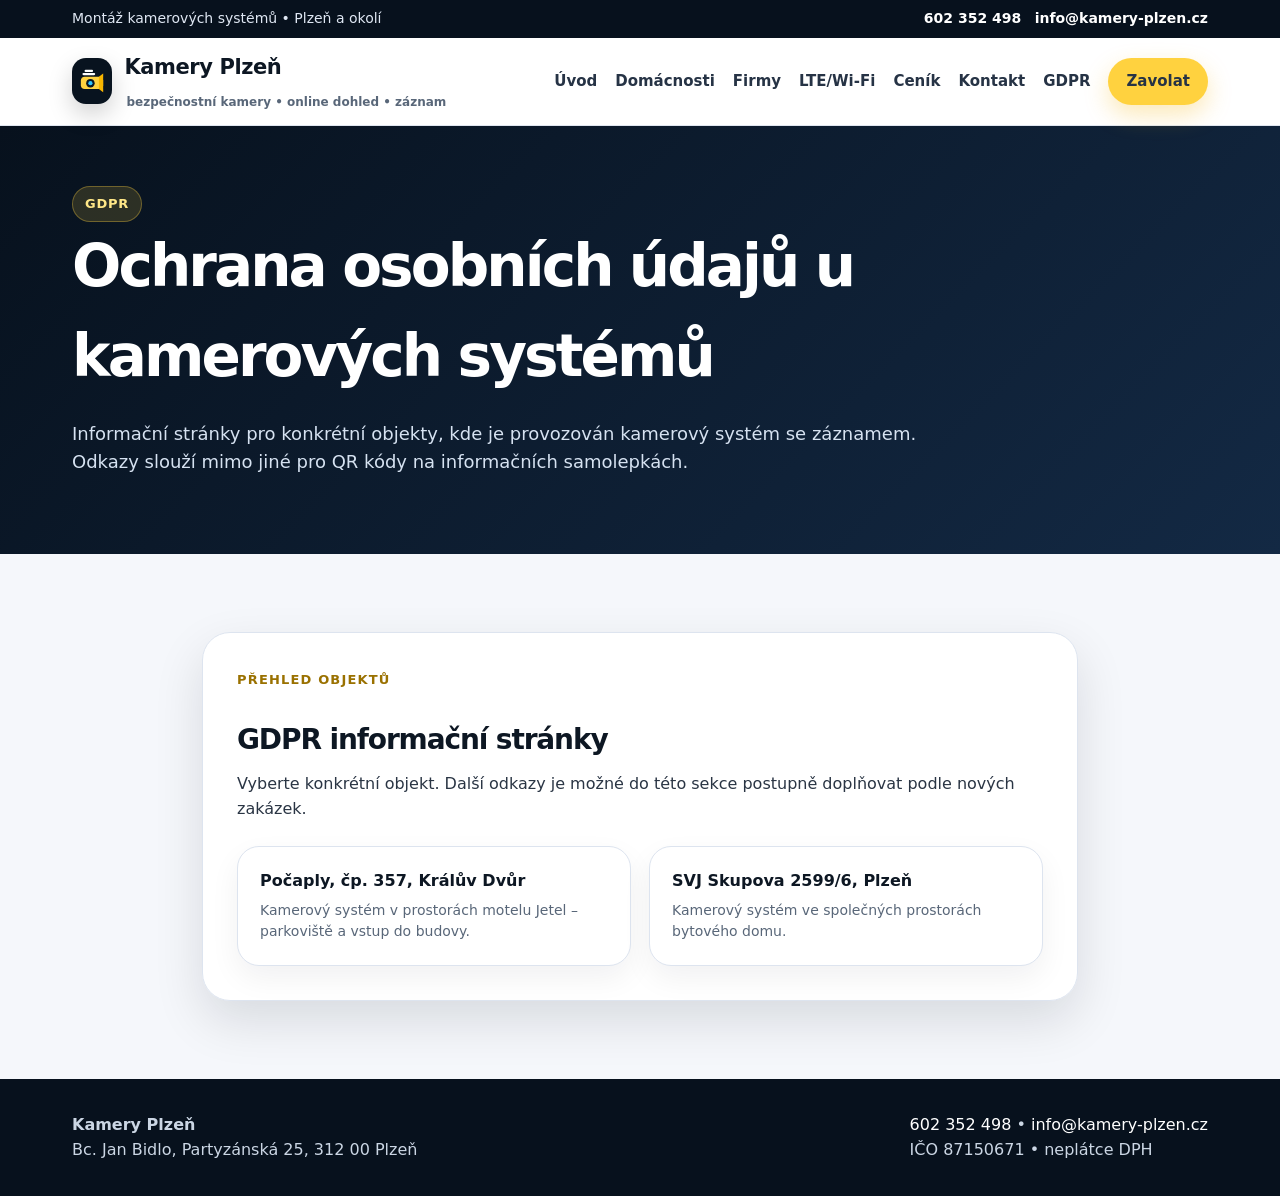
==== gdpr/index.html @ 60cf80ab "d sx" ====
<!doctype html><html lang="cs"><head><meta charset="utf-8"><meta name="viewport" content="width=device-width,initial-scale=1"><title>GDPR informace ke kamerovým systémům | Kamery Plzeň</title><meta name="description" content="Přehled informačních stránek GDPR pro kamerové systémy."><link rel="icon" type="image/svg+xml" href="../assets/img/favicon.svg"><link rel="stylesheet" href="../assets/css/style.css"></head><body><div class="topbar"><div class="container"><div>Montáž kamerových systémů • Plzeň a okolí</div><div><a href="tel:+420602352498">602 352 498</a> &nbsp; <a href="mailto:info@kamery-plzen.cz">info@kamery-plzen.cz</a></div></div></div><nav class="nav"><div class="container"><a class="brand" href="../index.html"><span class="brand-mark"><svg xmlns="http://www.w3.org/2000/svg" viewBox="0 0 64 64"><rect width="64" height="64" rx="14" fill="#08131f"/><path d="M18 24h28c4 0 7 3 7 7v9c0 4-3 7-7 7H18c-4 0-7-3-7-7v-9c0-4 3-7 7-7Z" fill="#ffd23f"/><path d="M45 24l8-6v35l-8-6V24Z" fill="#f7b500"/><circle cx="29" cy="36" r="8" fill="#0b1724"/><circle cx="29" cy="36" r="4" fill="#2fc4ff"/><path d="M16 19h20" stroke="#fff" stroke-width="4" stroke-linecap="round"/><path d="M20 13h12" stroke="#fff" stroke-width="4" stroke-linecap="round"/></svg></span><span class="brand-text"><span class="brand-title">Kamery Plzeň</span><span class="brand-sub">bezpečnostní kamery • online dohled • záznam</span></span></a><div class="menu"><a href="../index.html">Úvod</a><a href="../pro-domacnosti.html">Domácnosti</a><a href="../pro-firmy.html">Firmy</a><a href="../bezdratove-lte-kamery.html">LTE/Wi‑Fi</a><a href="../cenik.html">Ceník</a><a href="../kontakt.html">Kontakt</a><a href="../gdpr/">GDPR</a><a class="btn" href="tel:+420602352498">Zavolat</a></div></div></nav><section class="subhero"><div class="container"><span class="eyebrow">GDPR</span><h1>Ochrana osobních údajů u kamerových systémů</h1><p>Informační stránky pro konkrétní objekty, kde je provozován kamerový systém se záznamem. Odkazy slouží mimo jiné pro QR kódy na informačních samolepkách.</p></div></section><section class="section"><div class="container gdpr-wrap"><div class="gdpr-card"><span class="kicker">Přehled objektů</span><h2>GDPR informační stránky</h2><p>Vyberte konkrétní objekt. Další odkazy je možné do této sekce postupně doplňovat podle nových zakázek.</p><div class="gdpr-links"><a class="gdpr-link" href="beroun/"><b>Počaply, čp. 357, Králův Dvůr</b><span>Kamerový systém v prostorách motelu Jetel – parkoviště a vstup do budovy.</span></a><a class="gdpr-link" href="skupova6/"><b>SVJ Skupova 2599/6, Plzeň</b><span>Kamerový systém ve společných prostorách bytového domu.</span></a></div></div></div></section><footer class="footer"><div class="container"><div><b>Kamery Plzeň</b><br>Bc. Jan Bidlo, Partyzánská 25, 312 00 Plzeň</div><div><a href="tel:+420602352498">602 352 498</a> • <a href="mailto:info@kamery-plzen.cz">info@kamery-plzen.cz</a><br>IČO 87150671 • neplátce DPH</div></div></footer><a class="mobile-call" href="tel:+420602352498">Zavolat 602 352 498</a><script src="../assets/js/main.js"></script></body></html>
---- assets/css/style.css ----
:root{--bg:#f5f7fb;--ink:#0d1723;--muted:#596779;--brand:#ffd23f;--brand2:#f4b000;--dark:#08131f;--card:#fff;--line:#dde4ef;--ok:#0ea56b;--blue:#1b76ff;--shadow:0 20px 50px rgba(5,14,28,.12);--radius:22px;}
*{box-sizing:border-box}html{scroll-behavior:smooth}body{margin:0;font-family:Inter,system-ui,-apple-system,Segoe UI,Roboto,Arial,sans-serif;color:var(--ink);background:var(--bg);line-height:1.55}a{color:inherit}.container{max-width:1180px;margin:0 auto;padding:0 22px}.topbar{background:#07111d;color:#dfe7f3;font-size:14px}.topbar .container{display:flex;gap:20px;justify-content:space-between;align-items:center;padding-top:8px;padding-bottom:8px}.topbar a{color:#fff;text-decoration:none;font-weight:700}.nav{position:sticky;top:0;z-index:20;background:rgba(255,255,255,.92);backdrop-filter:blur(14px);border-bottom:1px solid rgba(221,228,239,.9)}.nav .container{display:flex;align-items:center;justify-content:space-between;padding-top:13px;padding-bottom:13px}.brand{display:flex;align-items:center;gap:12px;text-decoration:none}.brand-mark{width:46px;height:46px;border-radius:14px;background:var(--dark);display:grid;place-items:center;box-shadow:0 10px 25px rgba(0,0,0,.18)}.brand-mark svg{width:34px;height:34px}.brand-title{font-weight:900;font-size:21px;letter-spacing:-.02em}.brand-sub{font-size:12px;color:var(--muted);font-weight:700}.menu{display:flex;gap:18px;align-items:center}.menu a{text-decoration:none;color:#263345;font-weight:750;font-size:15px}.menu a:hover{color:#000}.btn{display:inline-flex;align-items:center;justify-content:center;gap:9px;text-decoration:none;font-weight:900;border-radius:999px;padding:12px 18px;border:0;background:var(--brand);color:#111;box-shadow:0 10px 24px rgba(244,176,0,.28)}.btn.dark{background:#0b1724;color:#fff;box-shadow:none}.btn.outline{background:#fff;border:1px solid var(--line);box-shadow:none}.hero{background:radial-gradient(circle at 70% 20%,rgba(255,210,63,.25),transparent 32%),linear-gradient(135deg,#07111d 0%,#0c2036 55%,#172338 100%);color:#fff;overflow:hidden}.hero-grid{display:grid;grid-template-columns:1.08fr .92fr;gap:44px;align-items:center;padding:76px 22px 66px}.eyebrow{display:inline-flex;align-items:center;gap:8px;padding:7px 12px;border-radius:999px;background:rgba(255,210,63,.15);border:1px solid rgba(255,210,63,.32);color:#ffe787;font-weight:900;font-size:13px;text-transform:uppercase;letter-spacing:.06em}.hero h1{font-size:clamp(38px,5vw,68px);line-height:1.02;margin:18px 0 18px;letter-spacing:-.06em}.hero p{font-size:19px;color:#d6e2f1;max-width:680px}.hero-actions{display:flex;gap:12px;flex-wrap:wrap;margin-top:28px}.hero-cards{display:grid;grid-template-columns:repeat(3,1fr);gap:12px;margin-top:28px;max-width:760px}.mini{background:rgba(255,255,255,.08);border:1px solid rgba(255,255,255,.13);border-radius:18px;padding:14px}.mini b{display:block;color:#fff}.mini span{font-size:13px;color:#c9d7e6}.hero-photo{position:relative}.hero-photo img{width:100%;height:500px;object-fit:cover;border-radius:32px;box-shadow:var(--shadow);border:1px solid rgba(255,255,255,.18)}.float-box{position:absolute;left:-24px;bottom:28px;background:#fff;color:var(--ink);padding:18px;border-radius:22px;box-shadow:var(--shadow);max-width:280px}.float-box b{font-size:18px}.float-box span{display:block;color:var(--muted);font-size:14px;margin-top:4px}.section{padding:78px 0}.section.alt{background:#fff}.section-head{max-width:760px;margin-bottom:30px}.section-head.center{text-align:center;margin-left:auto;margin-right:auto}.kicker{color:#9a7100;font-weight:900;text-transform:uppercase;letter-spacing:.09em;font-size:13px}.section h2{font-size:clamp(30px,4vw,48px);line-height:1.1;margin:8px 0 12px;letter-spacing:-.04em}.section p.lead{color:var(--muted);font-size:18px}.cards{display:grid;grid-template-columns:repeat(3,1fr);gap:20px}.card{background:var(--card);border:1px solid var(--line);border-radius:var(--radius);padding:24px;box-shadow:0 12px 35px rgba(5,14,28,.06)}.card h3{margin:12px 0 8px;font-size:22px;letter-spacing:-.02em}.card p{color:var(--muted);margin:0}.icon{width:48px;height:48px;border-radius:15px;background:#fff4bf;display:grid;place-items:center;font-size:24px}.feature{display:grid;grid-template-columns:1fr 1fr;gap:30px;align-items:center}.feature img{width:100%;border-radius:26px;box-shadow:var(--shadow);border:1px solid var(--line)}.list{display:grid;gap:12px;margin-top:20px}.tick{display:flex;gap:10px;align-items:flex-start;background:#fff;border:1px solid var(--line);border-radius:16px;padding:13px}.tick:before{content:'✓';font-weight:900;color:var(--ok);background:#dff7ed;border-radius:50%;width:24px;height:24px;display:grid;place-items:center;flex:0 0 24px}.split{display:grid;grid-template-columns:1fr 1fr;gap:24px}.price{font-size:34px;font-weight:950;letter-spacing:-.04em}.gallery{display:grid;grid-template-columns:1.2fr .8fr .8fr;gap:16px}.gallery img{width:100%;height:260px;object-fit:cover;border-radius:22px;box-shadow:0 12px 30px rgba(5,14,28,.08);border:1px solid var(--line);background:white}.gallery img:first-child{height:536px;grid-row:span 2}.gallery-row{display:grid;grid-template-columns:repeat(3,1fr);gap:18px;align-items:stretch}.gallery-row img{width:100%;height:260px;object-fit:cover;display:block;border-radius:22px;box-shadow:0 12px 30px rgba(5,14,28,.08);border:1px solid var(--line);background:#fff}.contact-grid{display:grid;grid-template-columns:.9fr 1.1fr;gap:24px;align-items:stretch}.contact-card{background:#fff;border:1px solid var(--line);border-radius:28px;padding:30px;box-shadow:var(--shadow)}.contact-line{display:flex;gap:12px;padding:12px 0;border-bottom:1px solid var(--line)}.contact-line:last-child{border-bottom:0}.contact-line b{min-width:110px}.map{border:0;width:100%;height:100%;min-height:420px;border-radius:28px;box-shadow:var(--shadow)}.cta{background:linear-gradient(135deg,#07111d,#132944);color:#fff;border-radius:34px;padding:42px;display:flex;justify-content:space-between;gap:25px;align-items:center}.cta h2{margin:0;font-size:34px}.cta p{color:#d6e2f1}.footer{background:#07111d;color:#cbd6e4;padding:34px 0}.footer .container{display:flex;justify-content:space-between;gap:20px;flex-wrap:wrap}.footer a{color:#fff;text-decoration:none}.subhero{background:linear-gradient(135deg,#07111d,#132944);color:#fff;padding:60px 0}.subhero h1{font-size:clamp(34px,5vw,58px);margin:0 0 12px;letter-spacing:-.05em}.subhero p{color:#d6e2f1;font-size:18px;max-width:850px}.mobile-call{display:none;position:fixed;left:12px;right:12px;bottom:12px;z-index:30;background:#ffd23f;color:#111;text-decoration:none;font-weight:950;text-align:center;padding:14px;border-radius:18px;box-shadow:0 10px 30px rgba(0,0,0,.3)}

@media(max-width:900px){
  .topbar .container{display:block}
  .menu{display:none}
  .hero-grid,.feature,.split,.contact-grid{grid-template-columns:1fr}
  .hero-grid{padding-top:48px}
  .hero-photo img{height:360px}
  .float-box{position:static;margin-top:14px}
  .hero-cards,.cards{grid-template-columns:1fr}
  .gallery{grid-template-columns:1fr}
  .gallery img,.gallery img:first-child{height:auto;grid-row:auto}
  .gallery-row{grid-template-columns:repeat(3,1fr);gap:8px}
  .gallery-row img{height:120px;border-radius:14px}
  .cta{display:block}
  .mobile-call{display:block}
  .section{padding:54px 0}
  
}
.camera-gallery-row{
  display:flex !important;
  flex-direction:row !important;
  gap:18px !important;
  width:100% !important;
  align-items:stretch !important;
}

.camera-gallery-row img{
  display:block !important;
  width:calc((100% - 36px) / 3) !important;
  max-width:calc((100% - 36px) / 3) !important;
  height:260px !important;
  object-fit:cover !important;
  border-radius:22px !important;
  box-shadow:0 12px 30px rgba(5,14,28,.08) !important;
  border:1px solid var(--line) !important;
  background:#fff !important;
  flex:0 0 calc((100% - 36px) / 3) !important;
}

@media(max-width:900px){
  .camera-gallery-row{
    gap:8px !important;
  }

  .camera-gallery-row img{
    width:calc((100% - 16px) / 3) !important;
    max-width:calc((100% - 16px) / 3) !important;
    flex:0 0 calc((100% - 16px) / 3) !important;
    height:120px !important;
    border-radius:14px !important;
  }
}


/* Oprava domovské stránky: karta Kompletní řešení mimo obrázek a 3 fotky techniky v jednom řádku */
.hero-solution{
  margin-top:16px;
  background:rgba(255,255,255,.08);
  border:1px solid rgba(255,255,255,.13);
  border-radius:18px;
  padding:16px;
  max-width:760px;
}
.hero-solution b{
  display:block;
  color:#fff;
  font-size:18px;
}
.hero-solution span{
  display:block;
  color:#c9d7e6;
  font-size:14px;
  margin-top:4px;
}
.camera-gallery-row{
  display:grid !important;
  grid-template-columns:repeat(3,minmax(0,1fr)) !important;
  gap:18px !important;
  width:100% !important;
  align-items:stretch !important;
}
.camera-gallery-row img{
  display:block !important;
  width:100% !important;
  height:260px !important;
  object-fit:cover !important;
  border-radius:22px !important;
  box-shadow:0 12px 30px rgba(5,14,28,.08) !important;
  border:1px solid var(--line) !important;
  background:#fff !important;
}
@media(max-width:900px){
  .hero-solution{margin-top:12px}
  .camera-gallery-row{grid-template-columns:repeat(3,minmax(0,1fr)) !important;gap:8px !important}
  .camera-gallery-row img{height:120px !important;border-radius:14px !important}
}


/* Větší odsazení podtitulku v logu, aby nebyl nalepený na nadpis */
.brand-text{display:flex;align-items:baseline;gap:10px;flex-wrap:wrap}
.brand-title{display:inline-block}
.brand-sub{display:inline-block;margin-left:2px;white-space:nowrap}
@media(max-width:520px){.brand-text{display:block}.brand-sub{display:block;margin-left:0;margin-top:2px;white-space:normal}}

/* GDPR stránky */
.gdpr-wrap{max-width:920px;margin:0 auto}
.gdpr-card{background:rgba(255,255,255,.96);border:1px solid var(--line);border-radius:28px;padding:34px;box-shadow:var(--shadow)}
.gdpr-card h2{font-size:28px;margin-top:34px}
.gdpr-card h2:first-child{margin-top:0}
.gdpr-card h3{font-size:20px;margin:24px 0 8px}
.gdpr-card p{color:#2a3544}
.gdpr-card ul{margin:10px 0 18px;padding-left:24px;color:#2a3544}
.gdpr-card li{margin:8px 0}
.gdpr-meta{display:grid;grid-template-columns:repeat(2,minmax(0,1fr));gap:16px;margin:24px 0}
.gdpr-box{background:#f7f9fd;border:1px solid var(--line);border-radius:18px;padding:18px}
.gdpr-box b{display:block;margin-bottom:6px}
.gdpr-links{display:grid;grid-template-columns:repeat(2,minmax(0,1fr));gap:18px;margin-top:24px}
.gdpr-link{display:block;text-decoration:none;background:#fff;border:1px solid var(--line);border-radius:22px;padding:22px;box-shadow:0 12px 30px rgba(5,14,28,.06)}
.gdpr-link:hover{transform:translateY(-2px);box-shadow:0 18px 38px rgba(5,14,28,.10)}
.gdpr-link span{display:block;color:var(--muted);font-size:14px;margin-top:6px}
@media(max-width:720px){.gdpr-card{padding:24px}.gdpr-meta,.gdpr-links{grid-template-columns:1fr}}
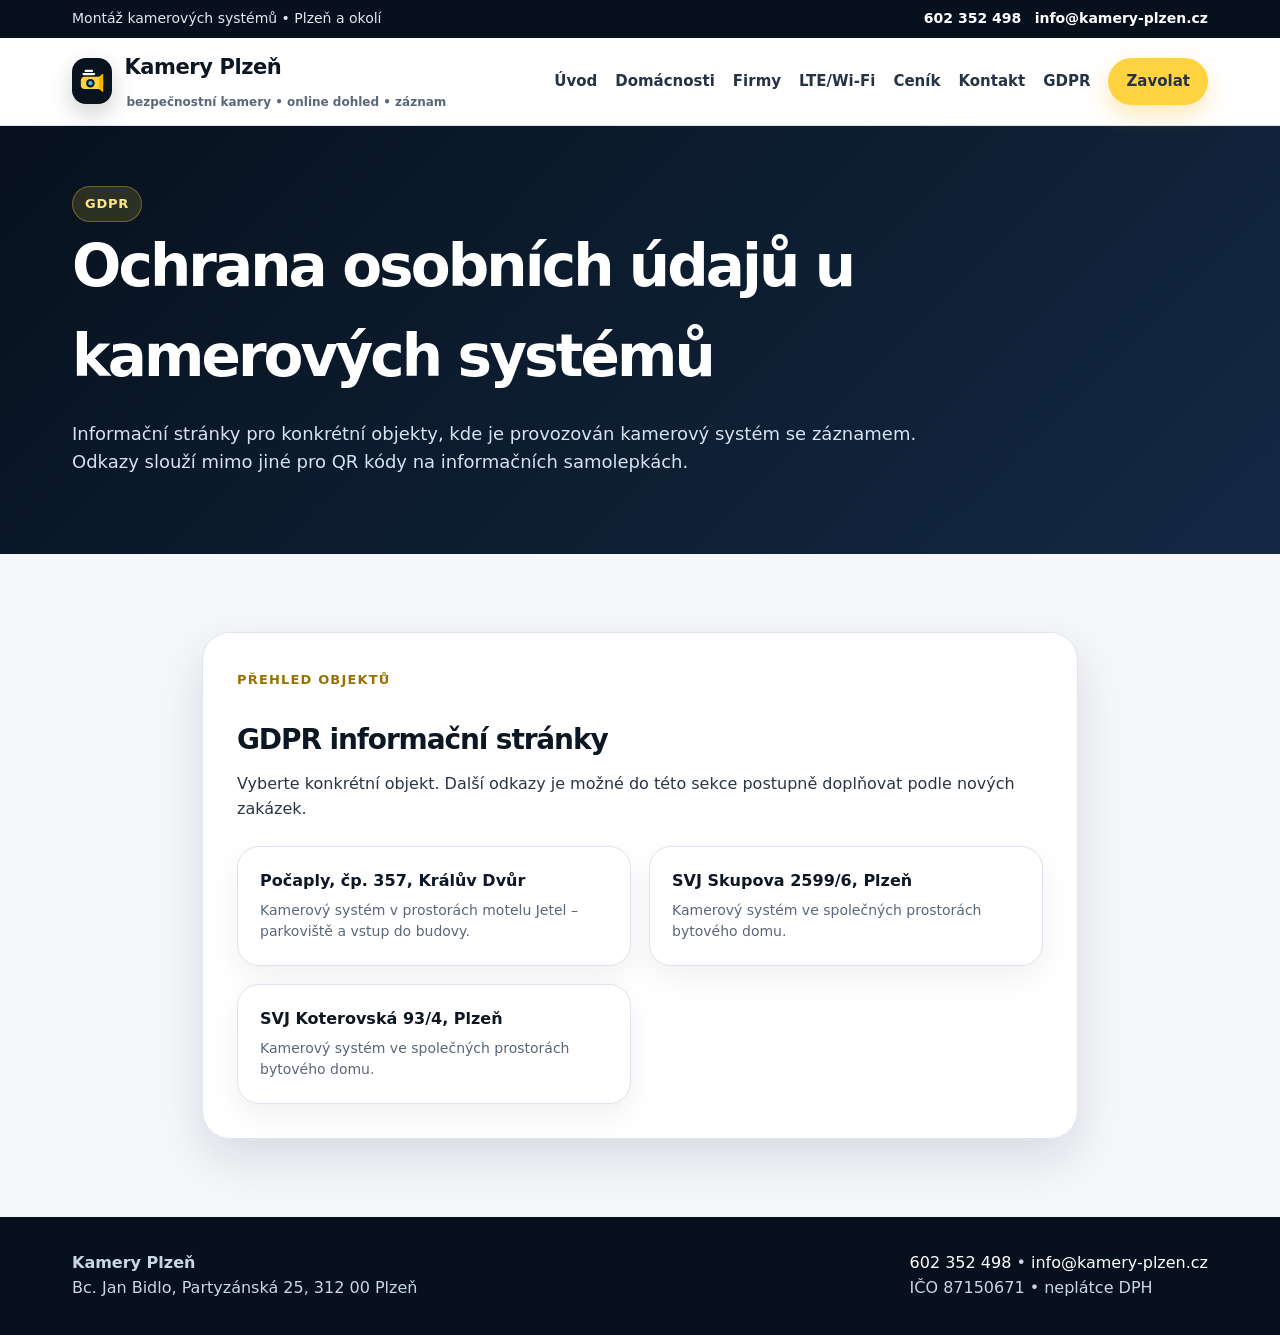
==== commit 8e81c06c: "Add GDPR page and signs for Koterovska 93/4" ====
--- a/gdpr/index.html
+++ b/gdpr/index.html
@@ -1 +1 @@
-<!doctype html><html lang="cs"><head><meta charset="utf-8"><meta name="viewport" content="width=device-width,initial-scale=1"><title>GDPR informace ke kamerovým systémům | Kamery Plzeň</title><meta name="description" content="Přehled informačních stránek GDPR pro kamerové systémy."><link rel="icon" type="image/svg+xml" href="../assets/img/favicon.svg"><link rel="stylesheet" href="../assets/css/style.css"></head><body><div class="topbar"><div class="container"><div>Montáž kamerových systémů • Plzeň a okolí</div><div><a href="tel:+420602352498">602 352 498</a> &nbsp; <a href="mailto:info@kamery-plzen.cz">info@kamery-plzen.cz</a></div></div></div><nav class="nav"><div class="container"><a class="brand" href="../index.html"><span class="brand-mark"><svg xmlns="http://www.w3.org/2000/svg" viewBox="0 0 64 64"><rect width="64" height="64" rx="14" fill="#08131f"/><path d="M18 24h28c4 0 7 3 7 7v9c0 4-3 7-7 7H18c-4 0-7-3-7-7v-9c0-4 3-7 7-7Z" fill="#ffd23f"/><path d="M45 24l8-6v35l-8-6V24Z" fill="#f7b500"/><circle cx="29" cy="36" r="8" fill="#0b1724"/><circle cx="29" cy="36" r="4" fill="#2fc4ff"/><path d="M16 19h20" stroke="#fff" stroke-width="4" stroke-linecap="round"/><path d="M20 13h12" stroke="#fff" stroke-width="4" stroke-linecap="round"/></svg></span><span class="brand-text"><span class="brand-title">Kamery Plzeň</span><span class="brand-sub">bezpečnostní kamery • online dohled • záznam</span></span></a><div class="menu"><a href="../index.html">Úvod</a><a href="../pro-domacnosti.html">Domácnosti</a><a href="../pro-firmy.html">Firmy</a><a href="../bezdratove-lte-kamery.html">LTE/Wi‑Fi</a><a href="../cenik.html">Ceník</a><a href="../kontakt.html">Kontakt</a><a href="../gdpr/">GDPR</a><a class="btn" href="tel:+420602352498">Zavolat</a></div></div></nav><section class="subhero"><div class="container"><span class="eyebrow">GDPR</span><h1>Ochrana osobních údajů u kamerových systémů</h1><p>Informační stránky pro konkrétní objekty, kde je provozován kamerový systém se záznamem. Odkazy slouží mimo jiné pro QR kódy na informačních samolepkách.</p></div></section><section class="section"><div class="container gdpr-wrap"><div class="gdpr-card"><span class="kicker">Přehled objektů</span><h2>GDPR informační stránky</h2><p>Vyberte konkrétní objekt. Další odkazy je možné do této sekce postupně doplňovat podle nových zakázek.</p><div class="gdpr-links"><a class="gdpr-link" href="beroun/"><b>Počaply, čp. 357, Králův Dvůr</b><span>Kamerový systém v prostorách motelu Jetel – parkoviště a vstup do budovy.</span></a><a class="gdpr-link" href="skupova6/"><b>SVJ Skupova 2599/6, Plzeň</b><span>Kamerový systém ve společných prostorách bytového domu.</span></a></div></div></div></section><footer class="footer"><div class="container"><div><b>Kamery Plzeň</b><br>Bc. Jan Bidlo, Partyzánská 25, 312 00 Plzeň</div><div><a href="tel:+420602352498">602 352 498</a> • <a href="mailto:info@kamery-plzen.cz">info@kamery-plzen.cz</a><br>IČO 87150671 • neplátce DPH</div></div></footer><a class="mobile-call" href="tel:+420602352498">Zavolat 602 352 498</a><script src="../assets/js/main.js"></script></body></html>+<!doctype html><html lang="cs"><head><meta charset="utf-8"><meta name="viewport" content="width=device-width,initial-scale=1"><title>GDPR informace ke kamerovým systémům | Kamery Plzeň</title><meta name="description" content="Přehled informačních stránek GDPR pro kamerové systémy."><link rel="icon" type="image/svg+xml" href="../assets/img/favicon.svg"><link rel="stylesheet" href="../assets/css/style.css"></head><body><div class="topbar"><div class="container"><div>Montáž kamerových systémů • Plzeň a okolí</div><div><a href="tel:+420602352498">602 352 498</a> &nbsp; <a href="mailto:info@kamery-plzen.cz">info@kamery-plzen.cz</a></div></div></div><nav class="nav"><div class="container"><a class="brand" href="../index.html"><span class="brand-mark"><svg xmlns="http://www.w3.org/2000/svg" viewBox="0 0 64 64"><rect width="64" height="64" rx="14" fill="#08131f"/><path d="M18 24h28c4 0 7 3 7 7v9c0 4-3 7-7 7H18c-4 0-7-3-7-7v-9c0-4 3-7 7-7Z" fill="#ffd23f"/><path d="M45 24l8-6v35l-8-6V24Z" fill="#f7b500"/><circle cx="29" cy="36" r="8" fill="#0b1724"/><circle cx="29" cy="36" r="4" fill="#2fc4ff"/><path d="M16 19h20" stroke="#fff" stroke-width="4" stroke-linecap="round"/><path d="M20 13h12" stroke="#fff" stroke-width="4" stroke-linecap="round"/></svg></span><span class="brand-text"><span class="brand-title">Kamery Plzeň</span><span class="brand-sub">bezpečnostní kamery • online dohled • záznam</span></span></a><div class="menu"><a href="../index.html">Úvod</a><a href="../pro-domacnosti.html">Domácnosti</a><a href="../pro-firmy.html">Firmy</a><a href="../bezdratove-lte-kamery.html">LTE/Wi‑Fi</a><a href="../cenik.html">Ceník</a><a href="../kontakt.html">Kontakt</a><a href="../gdpr/">GDPR</a><a class="btn" href="tel:+420602352498">Zavolat</a></div></div></nav><section class="subhero"><div class="container"><span class="eyebrow">GDPR</span><h1>Ochrana osobních údajů u kamerových systémů</h1><p>Informační stránky pro konkrétní objekty, kde je provozován kamerový systém se záznamem. Odkazy slouží mimo jiné pro QR kódy na informačních samolepkách.</p></div></section><section class="section"><div class="container gdpr-wrap"><div class="gdpr-card"><span class="kicker">Přehled objektů</span><h2>GDPR informační stránky</h2><p>Vyberte konkrétní objekt. Další odkazy je možné do této sekce postupně doplňovat podle nových zakázek.</p><div class="gdpr-links"><a class="gdpr-link" href="beroun/"><b>Počaply, čp. 357, Králův Dvůr</b><span>Kamerový systém v prostorách motelu Jetel – parkoviště a vstup do budovy.</span></a><a class="gdpr-link" href="skupova6/"><b>SVJ Skupova 2599/6, Plzeň</b><span>Kamerový systém ve společných prostorách bytového domu.</span></a><a class="gdpr-link" href="koterovska4/"><b>SVJ Koterovská 93/4, Plzeň</b><span>Kamerový systém ve společných prostorách bytového domu.</span></a></div></div></div></section><footer class="footer"><div class="container"><div><b>Kamery Plzeň</b><br>Bc. Jan Bidlo, Partyzánská 25, 312 00 Plzeň</div><div><a href="tel:+420602352498">602 352 498</a> • <a href="mailto:info@kamery-plzen.cz">info@kamery-plzen.cz</a><br>IČO 87150671 • neplátce DPH</div></div></footer><a class="mobile-call" href="tel:+420602352498">Zavolat 602 352 498</a><script src="../assets/js/main.js"></script></body></html>
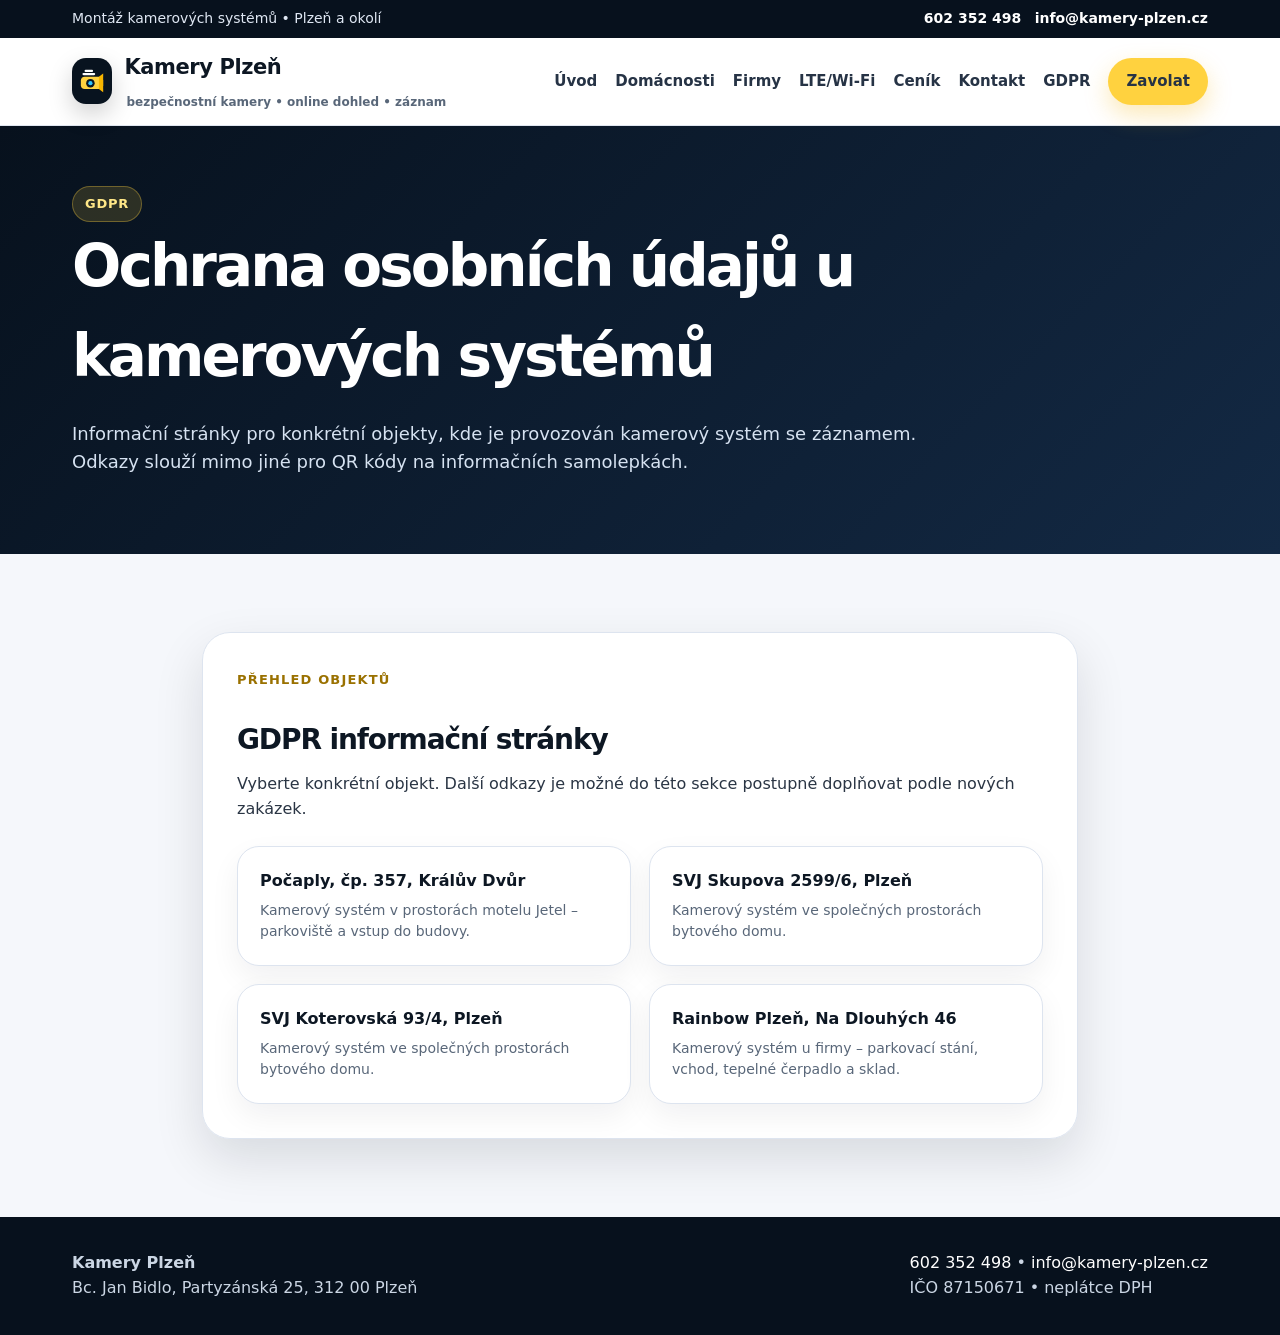
==== commit dffcc3ad: "Přidat GDPR stránku Rainbow Plzeň" ====
--- a/gdpr/index.html
+++ b/gdpr/index.html
@@ -1 +1 @@
-<!doctype html><html lang="cs"><head><meta charset="utf-8"><meta name="viewport" content="width=device-width,initial-scale=1"><title>GDPR informace ke kamerovým systémům | Kamery Plzeň</title><meta name="description" content="Přehled informačních stránek GDPR pro kamerové systémy."><link rel="icon" type="image/svg+xml" href="../assets/img/favicon.svg"><link rel="stylesheet" href="../assets/css/style.css"></head><body><div class="topbar"><div class="container"><div>Montáž kamerových systémů • Plzeň a okolí</div><div><a href="tel:+420602352498">602 352 498</a> &nbsp; <a href="mailto:info@kamery-plzen.cz">info@kamery-plzen.cz</a></div></div></div><nav class="nav"><div class="container"><a class="brand" href="../index.html"><span class="brand-mark"><svg xmlns="http://www.w3.org/2000/svg" viewBox="0 0 64 64"><rect width="64" height="64" rx="14" fill="#08131f"/><path d="M18 24h28c4 0 7 3 7 7v9c0 4-3 7-7 7H18c-4 0-7-3-7-7v-9c0-4 3-7 7-7Z" fill="#ffd23f"/><path d="M45 24l8-6v35l-8-6V24Z" fill="#f7b500"/><circle cx="29" cy="36" r="8" fill="#0b1724"/><circle cx="29" cy="36" r="4" fill="#2fc4ff"/><path d="M16 19h20" stroke="#fff" stroke-width="4" stroke-linecap="round"/><path d="M20 13h12" stroke="#fff" stroke-width="4" stroke-linecap="round"/></svg></span><span class="brand-text"><span class="brand-title">Kamery Plzeň</span><span class="brand-sub">bezpečnostní kamery • online dohled • záznam</span></span></a><div class="menu"><a href="../index.html">Úvod</a><a href="../pro-domacnosti.html">Domácnosti</a><a href="../pro-firmy.html">Firmy</a><a href="../bezdratove-lte-kamery.html">LTE/Wi‑Fi</a><a href="../cenik.html">Ceník</a><a href="../kontakt.html">Kontakt</a><a href="../gdpr/">GDPR</a><a class="btn" href="tel:+420602352498">Zavolat</a></div></div></nav><section class="subhero"><div class="container"><span class="eyebrow">GDPR</span><h1>Ochrana osobních údajů u kamerových systémů</h1><p>Informační stránky pro konkrétní objekty, kde je provozován kamerový systém se záznamem. Odkazy slouží mimo jiné pro QR kódy na informačních samolepkách.</p></div></section><section class="section"><div class="container gdpr-wrap"><div class="gdpr-card"><span class="kicker">Přehled objektů</span><h2>GDPR informační stránky</h2><p>Vyberte konkrétní objekt. Další odkazy je možné do této sekce postupně doplňovat podle nových zakázek.</p><div class="gdpr-links"><a class="gdpr-link" href="beroun/"><b>Počaply, čp. 357, Králův Dvůr</b><span>Kamerový systém v prostorách motelu Jetel – parkoviště a vstup do budovy.</span></a><a class="gdpr-link" href="skupova6/"><b>SVJ Skupova 2599/6, Plzeň</b><span>Kamerový systém ve společných prostorách bytového domu.</span></a><a class="gdpr-link" href="koterovska4/"><b>SVJ Koterovská 93/4, Plzeň</b><span>Kamerový systém ve společných prostorách bytového domu.</span></a></div></div></div></section><footer class="footer"><div class="container"><div><b>Kamery Plzeň</b><br>Bc. Jan Bidlo, Partyzánská 25, 312 00 Plzeň</div><div><a href="tel:+420602352498">602 352 498</a> • <a href="mailto:info@kamery-plzen.cz">info@kamery-plzen.cz</a><br>IČO 87150671 • neplátce DPH</div></div></footer><a class="mobile-call" href="tel:+420602352498">Zavolat 602 352 498</a><script src="../assets/js/main.js"></script></body></html>+<!doctype html><html lang="cs"><head><meta charset="utf-8"><meta name="viewport" content="width=device-width,initial-scale=1"><title>GDPR informace ke kamerovým systémům | Kamery Plzeň</title><meta name="description" content="Přehled informačních stránek GDPR pro kamerové systémy."><link rel="icon" type="image/svg+xml" href="../assets/img/favicon.svg"><link rel="stylesheet" href="../assets/css/style.css"></head><body><div class="topbar"><div class="container"><div>Montáž kamerových systémů • Plzeň a okolí</div><div><a href="tel:+420602352498">602 352 498</a> &nbsp; <a href="mailto:info@kamery-plzen.cz">info@kamery-plzen.cz</a></div></div></div><nav class="nav"><div class="container"><a class="brand" href="../index.html"><span class="brand-mark"><svg xmlns="http://www.w3.org/2000/svg" viewBox="0 0 64 64"><rect width="64" height="64" rx="14" fill="#08131f"/><path d="M18 24h28c4 0 7 3 7 7v9c0 4-3 7-7 7H18c-4 0-7-3-7-7v-9c0-4 3-7 7-7Z" fill="#ffd23f"/><path d="M45 24l8-6v35l-8-6V24Z" fill="#f7b500"/><circle cx="29" cy="36" r="8" fill="#0b1724"/><circle cx="29" cy="36" r="4" fill="#2fc4ff"/><path d="M16 19h20" stroke="#fff" stroke-width="4" stroke-linecap="round"/><path d="M20 13h12" stroke="#fff" stroke-width="4" stroke-linecap="round"/></svg></span><span class="brand-text"><span class="brand-title">Kamery Plzeň</span><span class="brand-sub">bezpečnostní kamery • online dohled • záznam</span></span></a><div class="menu"><a href="../index.html">Úvod</a><a href="../pro-domacnosti.html">Domácnosti</a><a href="../pro-firmy.html">Firmy</a><a href="../bezdratove-lte-kamery.html">LTE/Wi‑Fi</a><a href="../cenik.html">Ceník</a><a href="../kontakt.html">Kontakt</a><a href="../gdpr/">GDPR</a><a class="btn" href="tel:+420602352498">Zavolat</a></div></div></nav><section class="subhero"><div class="container"><span class="eyebrow">GDPR</span><h1>Ochrana osobních údajů u kamerových systémů</h1><p>Informační stránky pro konkrétní objekty, kde je provozován kamerový systém se záznamem. Odkazy slouží mimo jiné pro QR kódy na informačních samolepkách.</p></div></section><section class="section"><div class="container gdpr-wrap"><div class="gdpr-card"><span class="kicker">Přehled objektů</span><h2>GDPR informační stránky</h2><p>Vyberte konkrétní objekt. Další odkazy je možné do této sekce postupně doplňovat podle nových zakázek.</p><div class="gdpr-links"><a class="gdpr-link" href="beroun/"><b>Počaply, čp. 357, Králův Dvůr</b><span>Kamerový systém v prostorách motelu Jetel – parkoviště a vstup do budovy.</span></a><a class="gdpr-link" href="skupova6/"><b>SVJ Skupova 2599/6, Plzeň</b><span>Kamerový systém ve společných prostorách bytového domu.</span></a><a class="gdpr-link" href="koterovska4/"><b>SVJ Koterovská 93/4, Plzeň</b><span>Kamerový systém ve společných prostorách bytového domu.</span></a><a class="gdpr-link" href="rainbow/"><b>Rainbow Plzeň, Na Dlouhých 46</b><span>Kamerový systém u firmy – parkovací stání, vchod, tepelné čerpadlo a sklad.</span></a></div></div></div></section><footer class="footer"><div class="container"><div><b>Kamery Plzeň</b><br>Bc. Jan Bidlo, Partyzánská 25, 312 00 Plzeň</div><div><a href="tel:+420602352498">602 352 498</a> • <a href="mailto:info@kamery-plzen.cz">info@kamery-plzen.cz</a><br>IČO 87150671 • neplátce DPH</div></div></footer><a class="mobile-call" href="tel:+420602352498">Zavolat 602 352 498</a><script src="../assets/js/main.js"></script></body></html>
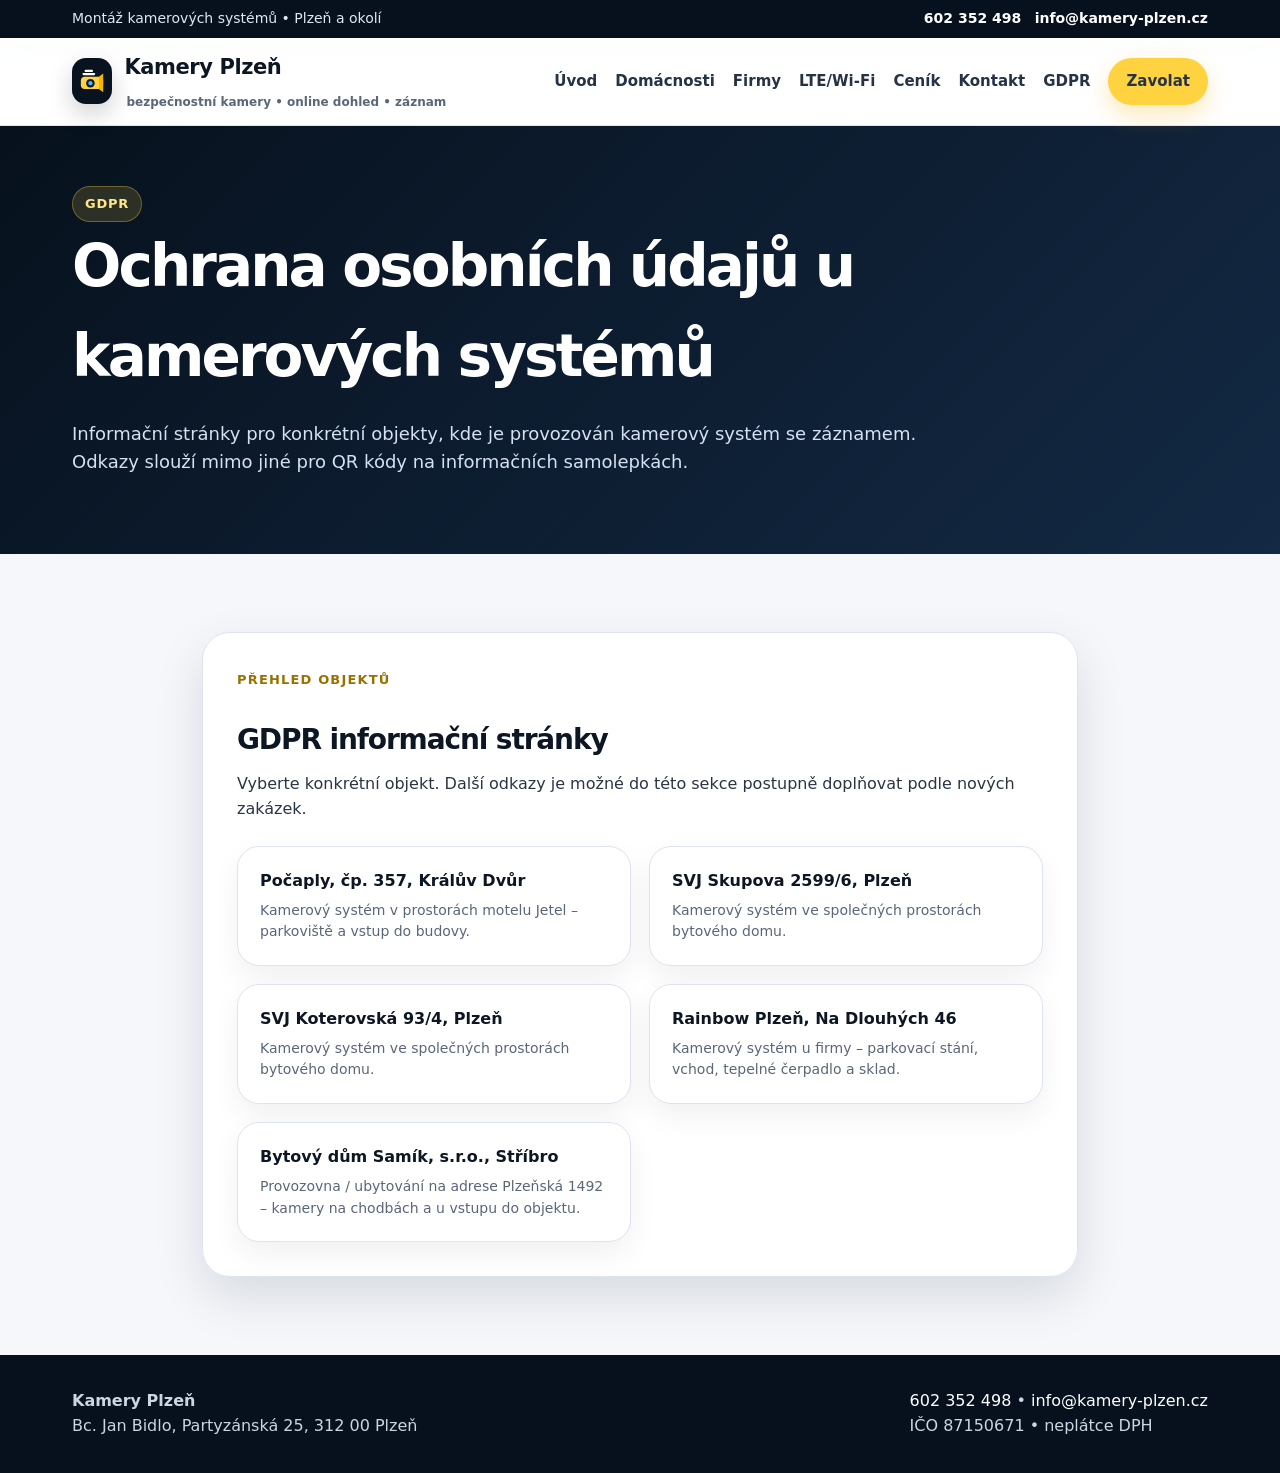
==== commit e2a7b100: "Přidat GDPR stránku Bytový dům Samík" ====
--- a/gdpr/index.html
+++ b/gdpr/index.html
@@ -1 +1 @@
-<!doctype html><html lang="cs"><head><meta charset="utf-8"><meta name="viewport" content="width=device-width,initial-scale=1"><title>GDPR informace ke kamerovým systémům | Kamery Plzeň</title><meta name="description" content="Přehled informačních stránek GDPR pro kamerové systémy."><link rel="icon" type="image/svg+xml" href="../assets/img/favicon.svg"><link rel="stylesheet" href="../assets/css/style.css"></head><body><div class="topbar"><div class="container"><div>Montáž kamerových systémů • Plzeň a okolí</div><div><a href="tel:+420602352498">602 352 498</a> &nbsp; <a href="mailto:info@kamery-plzen.cz">info@kamery-plzen.cz</a></div></div></div><nav class="nav"><div class="container"><a class="brand" href="../index.html"><span class="brand-mark"><svg xmlns="http://www.w3.org/2000/svg" viewBox="0 0 64 64"><rect width="64" height="64" rx="14" fill="#08131f"/><path d="M18 24h28c4 0 7 3 7 7v9c0 4-3 7-7 7H18c-4 0-7-3-7-7v-9c0-4 3-7 7-7Z" fill="#ffd23f"/><path d="M45 24l8-6v35l-8-6V24Z" fill="#f7b500"/><circle cx="29" cy="36" r="8" fill="#0b1724"/><circle cx="29" cy="36" r="4" fill="#2fc4ff"/><path d="M16 19h20" stroke="#fff" stroke-width="4" stroke-linecap="round"/><path d="M20 13h12" stroke="#fff" stroke-width="4" stroke-linecap="round"/></svg></span><span class="brand-text"><span class="brand-title">Kamery Plzeň</span><span class="brand-sub">bezpečnostní kamery • online dohled • záznam</span></span></a><div class="menu"><a href="../index.html">Úvod</a><a href="../pro-domacnosti.html">Domácnosti</a><a href="../pro-firmy.html">Firmy</a><a href="../bezdratove-lte-kamery.html">LTE/Wi‑Fi</a><a href="../cenik.html">Ceník</a><a href="../kontakt.html">Kontakt</a><a href="../gdpr/">GDPR</a><a class="btn" href="tel:+420602352498">Zavolat</a></div></div></nav><section class="subhero"><div class="container"><span class="eyebrow">GDPR</span><h1>Ochrana osobních údajů u kamerových systémů</h1><p>Informační stránky pro konkrétní objekty, kde je provozován kamerový systém se záznamem. Odkazy slouží mimo jiné pro QR kódy na informačních samolepkách.</p></div></section><section class="section"><div class="container gdpr-wrap"><div class="gdpr-card"><span class="kicker">Přehled objektů</span><h2>GDPR informační stránky</h2><p>Vyberte konkrétní objekt. Další odkazy je možné do této sekce postupně doplňovat podle nových zakázek.</p><div class="gdpr-links"><a class="gdpr-link" href="beroun/"><b>Počaply, čp. 357, Králův Dvůr</b><span>Kamerový systém v prostorách motelu Jetel – parkoviště a vstup do budovy.</span></a><a class="gdpr-link" href="skupova6/"><b>SVJ Skupova 2599/6, Plzeň</b><span>Kamerový systém ve společných prostorách bytového domu.</span></a><a class="gdpr-link" href="koterovska4/"><b>SVJ Koterovská 93/4, Plzeň</b><span>Kamerový systém ve společných prostorách bytového domu.</span></a><a class="gdpr-link" href="rainbow/"><b>Rainbow Plzeň, Na Dlouhých 46</b><span>Kamerový systém u firmy – parkovací stání, vchod, tepelné čerpadlo a sklad.</span></a></div></div></div></section><footer class="footer"><div class="container"><div><b>Kamery Plzeň</b><br>Bc. Jan Bidlo, Partyzánská 25, 312 00 Plzeň</div><div><a href="tel:+420602352498">602 352 498</a> • <a href="mailto:info@kamery-plzen.cz">info@kamery-plzen.cz</a><br>IČO 87150671 • neplátce DPH</div></div></footer><a class="mobile-call" href="tel:+420602352498">Zavolat 602 352 498</a><script src="../assets/js/main.js"></script></body></html>
+<!doctype html><html lang="cs"><head><meta charset="utf-8"><meta name="viewport" content="width=device-width,initial-scale=1"><title>GDPR informace ke kamerovým systémům | Kamery Plzeň</title><meta name="description" content="Přehled informačních stránek GDPR pro kamerové systémy."><link rel="icon" type="image/svg+xml" href="../assets/img/favicon.svg"><link rel="stylesheet" href="../assets/css/style.css"></head><body><div class="topbar"><div class="container"><div>Montáž kamerových systémů • Plzeň a okolí</div><div><a href="tel:+420602352498">602 352 498</a> &nbsp; <a href="mailto:info@kamery-plzen.cz">info@kamery-plzen.cz</a></div></div></div><nav class="nav"><div class="container"><a class="brand" href="../index.html"><span class="brand-mark"><svg xmlns="http://www.w3.org/2000/svg" viewBox="0 0 64 64"><rect width="64" height="64" rx="14" fill="#08131f"/><path d="M18 24h28c4 0 7 3 7 7v9c0 4-3 7-7 7H18c-4 0-7-3-7-7v-9c0-4 3-7 7-7Z" fill="#ffd23f"/><path d="M45 24l8-6v35l-8-6V24Z" fill="#f7b500"/><circle cx="29" cy="36" r="8" fill="#0b1724"/><circle cx="29" cy="36" r="4" fill="#2fc4ff"/><path d="M16 19h20" stroke="#fff" stroke-width="4" stroke-linecap="round"/><path d="M20 13h12" stroke="#fff" stroke-width="4" stroke-linecap="round"/></svg></span><span class="brand-text"><span class="brand-title">Kamery Plzeň</span><span class="brand-sub">bezpečnostní kamery • online dohled • záznam</span></span></a><div class="menu"><a href="../index.html">Úvod</a><a href="../pro-domacnosti.html">Domácnosti</a><a href="../pro-firmy.html">Firmy</a><a href="../bezdratove-lte-kamery.html">LTE/Wi‑Fi</a><a href="../cenik.html">Ceník</a><a href="../kontakt.html">Kontakt</a><a href="../gdpr/">GDPR</a><a class="btn" href="tel:+420602352498">Zavolat</a></div></div></nav><section class="subhero"><div class="container"><span class="eyebrow">GDPR</span><h1>Ochrana osobních údajů u kamerových systémů</h1><p>Informační stránky pro konkrétní objekty, kde je provozován kamerový systém se záznamem. Odkazy slouží mimo jiné pro QR kódy na informačních samolepkách.</p></div></section><section class="section"><div class="container gdpr-wrap"><div class="gdpr-card"><span class="kicker">Přehled objektů</span><h2>GDPR informační stránky</h2><p>Vyberte konkrétní objekt. Další odkazy je možné do této sekce postupně doplňovat podle nových zakázek.</p><div class="gdpr-links"><a class="gdpr-link" href="beroun/"><b>Počaply, čp. 357, Králův Dvůr</b><span>Kamerový systém v prostorách motelu Jetel – parkoviště a vstup do budovy.</span></a><a class="gdpr-link" href="skupova6/"><b>SVJ Skupova 2599/6, Plzeň</b><span>Kamerový systém ve společných prostorách bytového domu.</span></a><a class="gdpr-link" href="koterovska4/"><b>SVJ Koterovská 93/4, Plzeň</b><span>Kamerový systém ve společných prostorách bytového domu.</span></a><a class="gdpr-link" href="rainbow/"><b>Rainbow Plzeň, Na Dlouhých 46</b><span>Kamerový systém u firmy – parkovací stání, vchod, tepelné čerpadlo a sklad.</span></a><a class="gdpr-link" href="samik/"><b>Bytový dům Samík, s.r.o., Stříbro</b><span>Provozovna / ubytování na adrese Plzeňská 1492 – kamery na chodbách a u vstupu do objektu.</span></a></div></div></div></section><footer class="footer"><div class="container"><div><b>Kamery Plzeň</b><br>Bc. Jan Bidlo, Partyzánská 25, 312 00 Plzeň</div><div><a href="tel:+420602352498">602 352 498</a> • <a href="mailto:info@kamery-plzen.cz">info@kamery-plzen.cz</a><br>IČO 87150671 • neplátce DPH</div></div></footer><a class="mobile-call" href="tel:+420602352498">Zavolat 602 352 498</a><script src="../assets/js/main.js"></script></body></html>
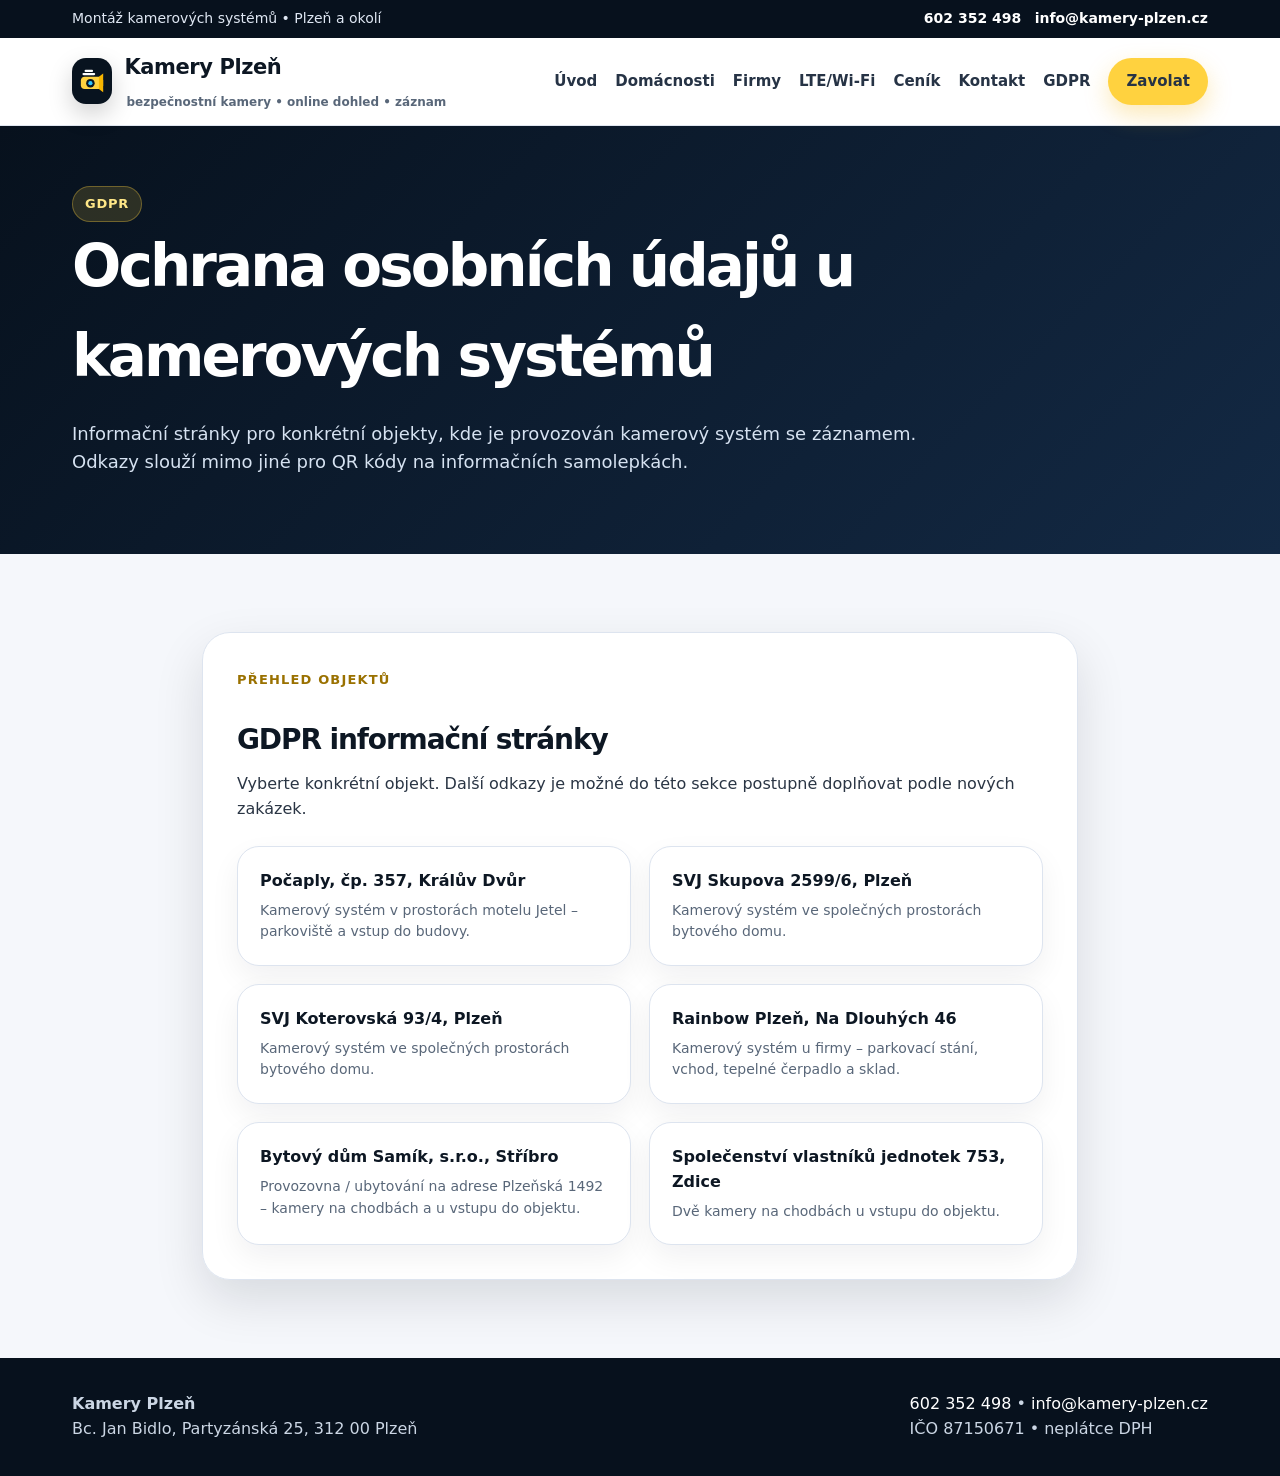
==== commit 56cc06f2: "Přidat GDPR stránku SVJ 753 Zdice" ====
--- a/gdpr/index.html
+++ b/gdpr/index.html
@@ -1 +1 @@
-<!doctype html><html lang="cs"><head><meta charset="utf-8"><meta name="viewport" content="width=device-width,initial-scale=1"><title>GDPR informace ke kamerovým systémům | Kamery Plzeň</title><meta name="description" content="Přehled informačních stránek GDPR pro kamerové systémy."><link rel="icon" type="image/svg+xml" href="../assets/img/favicon.svg"><link rel="stylesheet" href="../assets/css/style.css"></head><body><div class="topbar"><div class="container"><div>Montáž kamerových systémů • Plzeň a okolí</div><div><a href="tel:+420602352498">602 352 498</a> &nbsp; <a href="mailto:info@kamery-plzen.cz">info@kamery-plzen.cz</a></div></div></div><nav class="nav"><div class="container"><a class="brand" href="../index.html"><span class="brand-mark"><svg xmlns="http://www.w3.org/2000/svg" viewBox="0 0 64 64"><rect width="64" height="64" rx="14" fill="#08131f"/><path d="M18 24h28c4 0 7 3 7 7v9c0 4-3 7-7 7H18c-4 0-7-3-7-7v-9c0-4 3-7 7-7Z" fill="#ffd23f"/><path d="M45 24l8-6v35l-8-6V24Z" fill="#f7b500"/><circle cx="29" cy="36" r="8" fill="#0b1724"/><circle cx="29" cy="36" r="4" fill="#2fc4ff"/><path d="M16 19h20" stroke="#fff" stroke-width="4" stroke-linecap="round"/><path d="M20 13h12" stroke="#fff" stroke-width="4" stroke-linecap="round"/></svg></span><span class="brand-text"><span class="brand-title">Kamery Plzeň</span><span class="brand-sub">bezpečnostní kamery • online dohled • záznam</span></span></a><div class="menu"><a href="../index.html">Úvod</a><a href="../pro-domacnosti.html">Domácnosti</a><a href="../pro-firmy.html">Firmy</a><a href="../bezdratove-lte-kamery.html">LTE/Wi‑Fi</a><a href="../cenik.html">Ceník</a><a href="../kontakt.html">Kontakt</a><a href="../gdpr/">GDPR</a><a class="btn" href="tel:+420602352498">Zavolat</a></div></div></nav><section class="subhero"><div class="container"><span class="eyebrow">GDPR</span><h1>Ochrana osobních údajů u kamerových systémů</h1><p>Informační stránky pro konkrétní objekty, kde je provozován kamerový systém se záznamem. Odkazy slouží mimo jiné pro QR kódy na informačních samolepkách.</p></div></section><section class="section"><div class="container gdpr-wrap"><div class="gdpr-card"><span class="kicker">Přehled objektů</span><h2>GDPR informační stránky</h2><p>Vyberte konkrétní objekt. Další odkazy je možné do této sekce postupně doplňovat podle nových zakázek.</p><div class="gdpr-links"><a class="gdpr-link" href="beroun/"><b>Počaply, čp. 357, Králův Dvůr</b><span>Kamerový systém v prostorách motelu Jetel – parkoviště a vstup do budovy.</span></a><a class="gdpr-link" href="skupova6/"><b>SVJ Skupova 2599/6, Plzeň</b><span>Kamerový systém ve společných prostorách bytového domu.</span></a><a class="gdpr-link" href="koterovska4/"><b>SVJ Koterovská 93/4, Plzeň</b><span>Kamerový systém ve společných prostorách bytového domu.</span></a><a class="gdpr-link" href="rainbow/"><b>Rainbow Plzeň, Na Dlouhých 46</b><span>Kamerový systém u firmy – parkovací stání, vchod, tepelné čerpadlo a sklad.</span></a><a class="gdpr-link" href="samik/"><b>Bytový dům Samík, s.r.o., Stříbro</b><span>Provozovna / ubytování na adrese Plzeňská 1492 – kamery na chodbách a u vstupu do objektu.</span></a></div></div></div></section><footer class="footer"><div class="container"><div><b>Kamery Plzeň</b><br>Bc. Jan Bidlo, Partyzánská 25, 312 00 Plzeň</div><div><a href="tel:+420602352498">602 352 498</a> • <a href="mailto:info@kamery-plzen.cz">info@kamery-plzen.cz</a><br>IČO 87150671 • neplátce DPH</div></div></footer><a class="mobile-call" href="tel:+420602352498">Zavolat 602 352 498</a><script src="../assets/js/main.js"></script></body></html>
+<!doctype html><html lang="cs"><head><meta charset="utf-8"><meta name="viewport" content="width=device-width,initial-scale=1"><title>GDPR informace ke kamerovým systémům | Kamery Plzeň</title><meta name="description" content="Přehled informačních stránek GDPR pro kamerové systémy."><link rel="icon" type="image/svg+xml" href="../assets/img/favicon.svg"><link rel="stylesheet" href="../assets/css/style.css"></head><body><div class="topbar"><div class="container"><div>Montáž kamerových systémů • Plzeň a okolí</div><div><a href="tel:+420602352498">602 352 498</a> &nbsp; <a href="mailto:info@kamery-plzen.cz">info@kamery-plzen.cz</a></div></div></div><nav class="nav"><div class="container"><a class="brand" href="../index.html"><span class="brand-mark"><svg xmlns="http://www.w3.org/2000/svg" viewBox="0 0 64 64"><rect width="64" height="64" rx="14" fill="#08131f"/><path d="M18 24h28c4 0 7 3 7 7v9c0 4-3 7-7 7H18c-4 0-7-3-7-7v-9c0-4 3-7 7-7Z" fill="#ffd23f"/><path d="M45 24l8-6v35l-8-6V24Z" fill="#f7b500"/><circle cx="29" cy="36" r="8" fill="#0b1724"/><circle cx="29" cy="36" r="4" fill="#2fc4ff"/><path d="M16 19h20" stroke="#fff" stroke-width="4" stroke-linecap="round"/><path d="M20 13h12" stroke="#fff" stroke-width="4" stroke-linecap="round"/></svg></span><span class="brand-text"><span class="brand-title">Kamery Plzeň</span><span class="brand-sub">bezpečnostní kamery • online dohled • záznam</span></span></a><div class="menu"><a href="../index.html">Úvod</a><a href="../pro-domacnosti.html">Domácnosti</a><a href="../pro-firmy.html">Firmy</a><a href="../bezdratove-lte-kamery.html">LTE/Wi‑Fi</a><a href="../cenik.html">Ceník</a><a href="../kontakt.html">Kontakt</a><a href="../gdpr/">GDPR</a><a class="btn" href="tel:+420602352498">Zavolat</a></div></div></nav><section class="subhero"><div class="container"><span class="eyebrow">GDPR</span><h1>Ochrana osobních údajů u kamerových systémů</h1><p>Informační stránky pro konkrétní objekty, kde je provozován kamerový systém se záznamem. Odkazy slouží mimo jiné pro QR kódy na informačních samolepkách.</p></div></section><section class="section"><div class="container gdpr-wrap"><div class="gdpr-card"><span class="kicker">Přehled objektů</span><h2>GDPR informační stránky</h2><p>Vyberte konkrétní objekt. Další odkazy je možné do této sekce postupně doplňovat podle nových zakázek.</p><div class="gdpr-links"><a class="gdpr-link" href="beroun/"><b>Počaply, čp. 357, Králův Dvůr</b><span>Kamerový systém v prostorách motelu Jetel – parkoviště a vstup do budovy.</span></a><a class="gdpr-link" href="skupova6/"><b>SVJ Skupova 2599/6, Plzeň</b><span>Kamerový systém ve společných prostorách bytového domu.</span></a><a class="gdpr-link" href="koterovska4/"><b>SVJ Koterovská 93/4, Plzeň</b><span>Kamerový systém ve společných prostorách bytového domu.</span></a><a class="gdpr-link" href="rainbow/"><b>Rainbow Plzeň, Na Dlouhých 46</b><span>Kamerový systém u firmy – parkovací stání, vchod, tepelné čerpadlo a sklad.</span></a><a class="gdpr-link" href="samik/"><b>Bytový dům Samík, s.r.o., Stříbro</b><span>Provozovna / ubytování na adrese Plzeňská 1492 – kamery na chodbách a u vstupu do objektu.</span></a><a class="gdpr-link" href="zdice753/"><b>Společenství vlastníků jednotek 753, Zdice</b><span>Dvě kamery na chodbách u vstupu do objektu.</span></a></div></div></div></section><footer class="footer"><div class="container"><div><b>Kamery Plzeň</b><br>Bc. Jan Bidlo, Partyzánská 25, 312 00 Plzeň</div><div><a href="tel:+420602352498">602 352 498</a> • <a href="mailto:info@kamery-plzen.cz">info@kamery-plzen.cz</a><br>IČO 87150671 • neplátce DPH</div></div></footer><a class="mobile-call" href="tel:+420602352498">Zavolat 602 352 498</a><script src="../assets/js/main.js"></script></body></html>
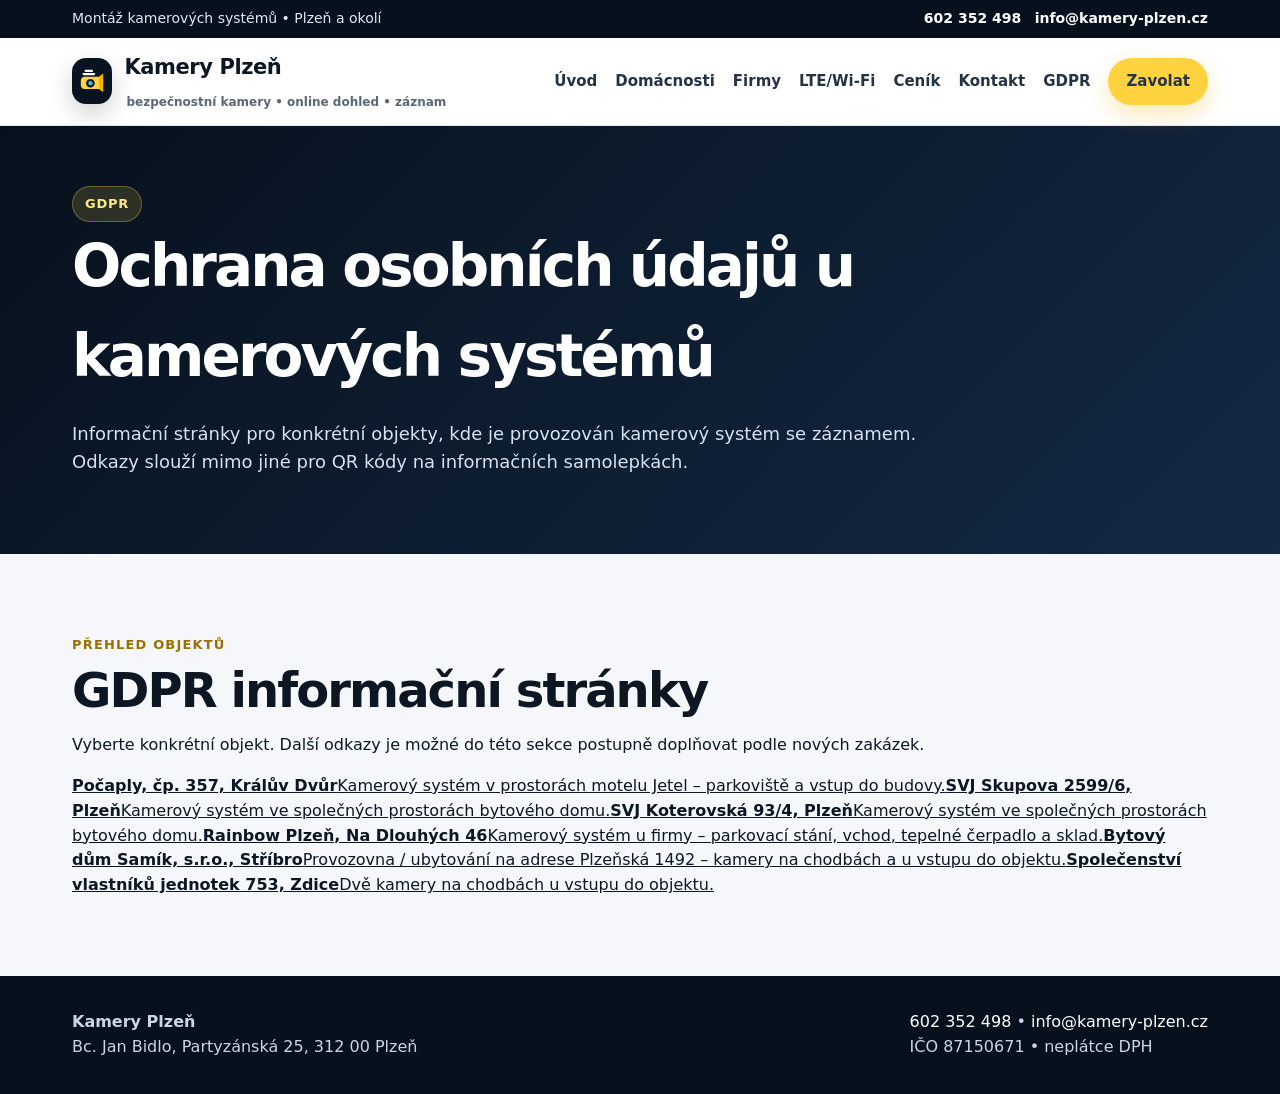
==== commit 3f831531: "Zabránit skrytí GDPR obsahu v Safari blokátorech" ====
--- a/gdpr/index.html
+++ b/gdpr/index.html
@@ -1 +1 @@
-<!doctype html><html lang="cs"><head><meta charset="utf-8"><meta name="viewport" content="width=device-width,initial-scale=1"><title>GDPR informace ke kamerovým systémům | Kamery Plzeň</title><meta name="description" content="Přehled informačních stránek GDPR pro kamerové systémy."><link rel="icon" type="image/svg+xml" href="../assets/img/favicon.svg"><link rel="stylesheet" href="../assets/css/style.css"></head><body><div class="topbar"><div class="container"><div>Montáž kamerových systémů • Plzeň a okolí</div><div><a href="tel:+420602352498">602 352 498</a> &nbsp; <a href="mailto:info@kamery-plzen.cz">info@kamery-plzen.cz</a></div></div></div><nav class="nav"><div class="container"><a class="brand" href="../index.html"><span class="brand-mark"><svg xmlns="http://www.w3.org/2000/svg" viewBox="0 0 64 64"><rect width="64" height="64" rx="14" fill="#08131f"/><path d="M18 24h28c4 0 7 3 7 7v9c0 4-3 7-7 7H18c-4 0-7-3-7-7v-9c0-4 3-7 7-7Z" fill="#ffd23f"/><path d="M45 24l8-6v35l-8-6V24Z" fill="#f7b500"/><circle cx="29" cy="36" r="8" fill="#0b1724"/><circle cx="29" cy="36" r="4" fill="#2fc4ff"/><path d="M16 19h20" stroke="#fff" stroke-width="4" stroke-linecap="round"/><path d="M20 13h12" stroke="#fff" stroke-width="4" stroke-linecap="round"/></svg></span><span class="brand-text"><span class="brand-title">Kamery Plzeň</span><span class="brand-sub">bezpečnostní kamery • online dohled • záznam</span></span></a><div class="menu"><a href="../index.html">Úvod</a><a href="../pro-domacnosti.html">Domácnosti</a><a href="../pro-firmy.html">Firmy</a><a href="../bezdratove-lte-kamery.html">LTE/Wi‑Fi</a><a href="../cenik.html">Ceník</a><a href="../kontakt.html">Kontakt</a><a href="../gdpr/">GDPR</a><a class="btn" href="tel:+420602352498">Zavolat</a></div></div></nav><section class="subhero"><div class="container"><span class="eyebrow">GDPR</span><h1>Ochrana osobních údajů u kamerových systémů</h1><p>Informační stránky pro konkrétní objekty, kde je provozován kamerový systém se záznamem. Odkazy slouží mimo jiné pro QR kódy na informačních samolepkách.</p></div></section><section class="section"><div class="container gdpr-wrap"><div class="gdpr-card"><span class="kicker">Přehled objektů</span><h2>GDPR informační stránky</h2><p>Vyberte konkrétní objekt. Další odkazy je možné do této sekce postupně doplňovat podle nových zakázek.</p><div class="gdpr-links"><a class="gdpr-link" href="beroun/"><b>Počaply, čp. 357, Králův Dvůr</b><span>Kamerový systém v prostorách motelu Jetel – parkoviště a vstup do budovy.</span></a><a class="gdpr-link" href="skupova6/"><b>SVJ Skupova 2599/6, Plzeň</b><span>Kamerový systém ve společných prostorách bytového domu.</span></a><a class="gdpr-link" href="koterovska4/"><b>SVJ Koterovská 93/4, Plzeň</b><span>Kamerový systém ve společných prostorách bytového domu.</span></a><a class="gdpr-link" href="rainbow/"><b>Rainbow Plzeň, Na Dlouhých 46</b><span>Kamerový systém u firmy – parkovací stání, vchod, tepelné čerpadlo a sklad.</span></a><a class="gdpr-link" href="samik/"><b>Bytový dům Samík, s.r.o., Stříbro</b><span>Provozovna / ubytování na adrese Plzeňská 1492 – kamery na chodbách a u vstupu do objektu.</span></a><a class="gdpr-link" href="zdice753/"><b>Společenství vlastníků jednotek 753, Zdice</b><span>Dvě kamery na chodbách u vstupu do objektu.</span></a></div></div></div></section><footer class="footer"><div class="container"><div><b>Kamery Plzeň</b><br>Bc. Jan Bidlo, Partyzánská 25, 312 00 Plzeň</div><div><a href="tel:+420602352498">602 352 498</a> • <a href="mailto:info@kamery-plzen.cz">info@kamery-plzen.cz</a><br>IČO 87150671 • neplátce DPH</div></div></footer><a class="mobile-call" href="tel:+420602352498">Zavolat 602 352 498</a><script src="../assets/js/main.js"></script></body></html>
+<!doctype html><html lang="cs"><head><meta charset="utf-8"><meta name="viewport" content="width=device-width,initial-scale=1"><title>GDPR informace ke kamerovým systémům | Kamery Plzeň</title><meta name="description" content="Přehled informačních stránek GDPR pro kamerové systémy."><link rel="icon" type="image/svg+xml" href="../assets/img/favicon.svg"><link rel="stylesheet" href="../assets/css/style.css"></head><body><div class="topbar"><div class="container"><div>Montáž kamerových systémů • Plzeň a okolí</div><div><a href="tel:+420602352498">602 352 498</a> &nbsp; <a href="mailto:info@kamery-plzen.cz">info@kamery-plzen.cz</a></div></div></div><nav class="nav"><div class="container"><a class="brand" href="../index.html"><span class="brand-mark"><svg xmlns="http://www.w3.org/2000/svg" viewBox="0 0 64 64"><rect width="64" height="64" rx="14" fill="#08131f"/><path d="M18 24h28c4 0 7 3 7 7v9c0 4-3 7-7 7H18c-4 0-7-3-7-7v-9c0-4 3-7 7-7Z" fill="#ffd23f"/><path d="M45 24l8-6v35l-8-6V24Z" fill="#f7b500"/><circle cx="29" cy="36" r="8" fill="#0b1724"/><circle cx="29" cy="36" r="4" fill="#2fc4ff"/><path d="M16 19h20" stroke="#fff" stroke-width="4" stroke-linecap="round"/><path d="M20 13h12" stroke="#fff" stroke-width="4" stroke-linecap="round"/></svg></span><span class="brand-text"><span class="brand-title">Kamery Plzeň</span><span class="brand-sub">bezpečnostní kamery • online dohled • záznam</span></span></a><div class="menu"><a href="../index.html">Úvod</a><a href="../pro-domacnosti.html">Domácnosti</a><a href="../pro-firmy.html">Firmy</a><a href="../bezdratove-lte-kamery.html">LTE/Wi‑Fi</a><a href="../cenik.html">Ceník</a><a href="../kontakt.html">Kontakt</a><a href="../gdpr/">GDPR</a><a class="btn" href="tel:+420602352498">Zavolat</a></div></div></nav><section class="subhero"><div class="container"><span class="eyebrow">GDPR</span><h1>Ochrana osobních údajů u kamerových systémů</h1><p>Informační stránky pro konkrétní objekty, kde je provozován kamerový systém se záznamem. Odkazy slouží mimo jiné pro QR kódy na informačních samolepkách.</p></div></section><section class="section"><div class="container privacy-wrap"><div class="privacy-card"><span class="kicker">Přehled objektů</span><h2>GDPR informační stránky</h2><p>Vyberte konkrétní objekt. Další odkazy je možné do této sekce postupně doplňovat podle nových zakázek.</p><div class="privacy-links"><a class="privacy-link" href="beroun/"><b>Počaply, čp. 357, Králův Dvůr</b><span>Kamerový systém v prostorách motelu Jetel – parkoviště a vstup do budovy.</span></a><a class="privacy-link" href="skupova6/"><b>SVJ Skupova 2599/6, Plzeň</b><span>Kamerový systém ve společných prostorách bytového domu.</span></a><a class="privacy-link" href="koterovska4/"><b>SVJ Koterovská 93/4, Plzeň</b><span>Kamerový systém ve společných prostorách bytového domu.</span></a><a class="privacy-link" href="rainbow/"><b>Rainbow Plzeň, Na Dlouhých 46</b><span>Kamerový systém u firmy – parkovací stání, vchod, tepelné čerpadlo a sklad.</span></a><a class="privacy-link" href="samik/"><b>Bytový dům Samík, s.r.o., Stříbro</b><span>Provozovna / ubytování na adrese Plzeňská 1492 – kamery na chodbách a u vstupu do objektu.</span></a><a class="privacy-link" href="zdice753/"><b>Společenství vlastníků jednotek 753, Zdice</b><span>Dvě kamery na chodbách u vstupu do objektu.</span></a></div></div></div></section><footer class="footer"><div class="container"><div><b>Kamery Plzeň</b><br>Bc. Jan Bidlo, Partyzánská 25, 312 00 Plzeň</div><div><a href="tel:+420602352498">602 352 498</a> • <a href="mailto:info@kamery-plzen.cz">info@kamery-plzen.cz</a><br>IČO 87150671 • neplátce DPH</div></div></footer><a class="mobile-call" href="tel:+420602352498">Zavolat 602 352 498</a><script src="../assets/js/main.js"></script></body></html>
--- a/assets/css/style.css
+++ b/assets/css/style.css
@@ -121,3 +121,7 @@
 .gdpr-link:hover{transform:translateY(-2px);box-shadow:0 18px 38px rgba(5,14,28,.10)}
 .gdpr-link span{display:block;color:var(--muted);font-size:14px;margin-top:6px}
 @media(max-width:720px){.gdpr-card{padding:24px}.gdpr-meta,.gdpr-links{grid-template-columns:1fr}}
+
+/* Safari/iOS fallback: keep GDPR content visible as a normal block. */
+.gdpr-wrap{display:block!important;width:100%;overflow:visible}
+.gdpr-card{display:block!important;visibility:visible!important;opacity:1!important;position:relative;z-index:1}
